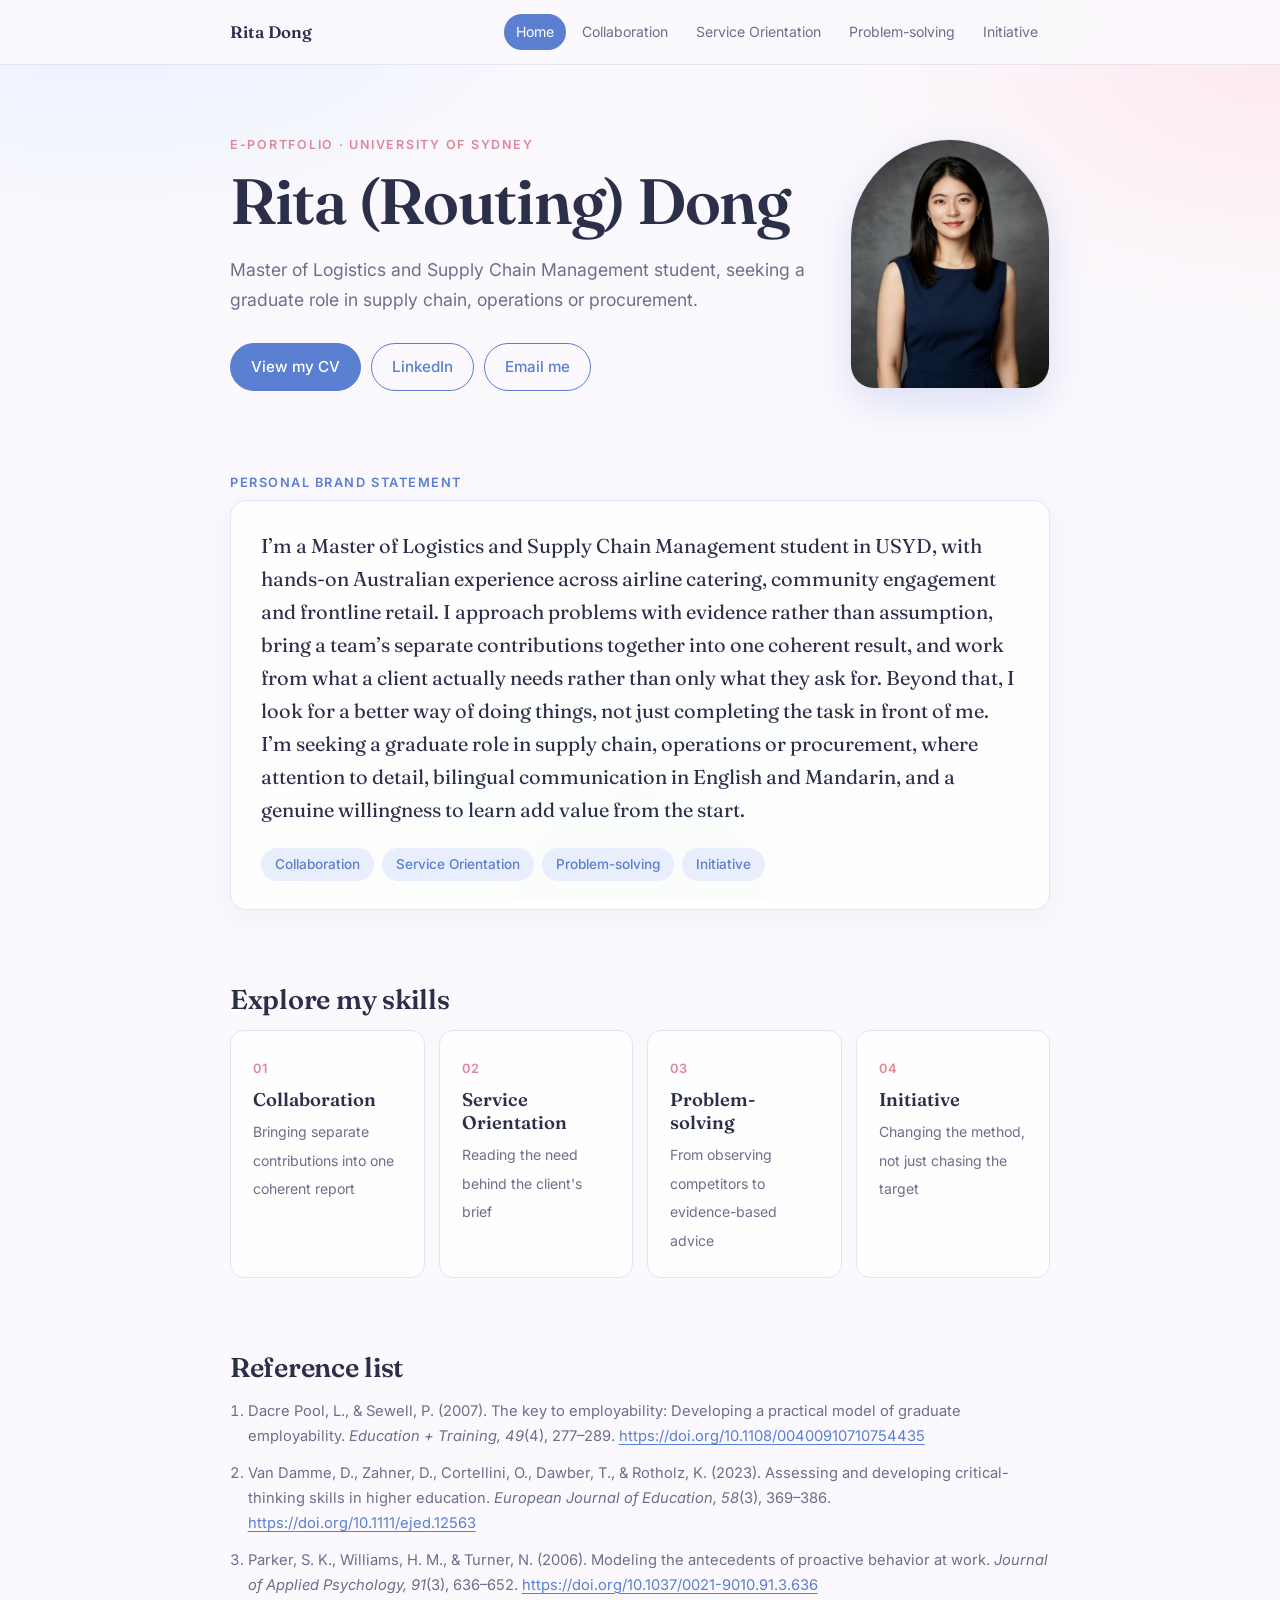
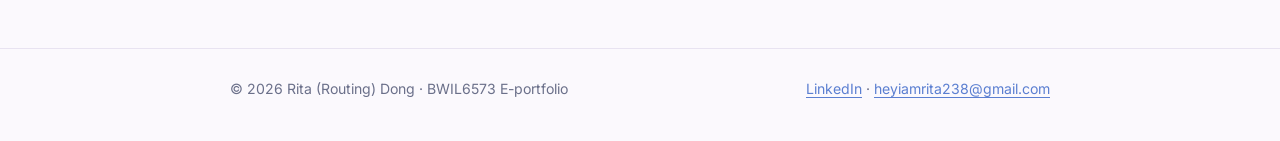
==== index.html @ 9e235e5d "Add files via upload" ====
<!doctype html>
<html lang="en">
<head>
<meta charset="utf-8">
<meta name="viewport" content="width=device-width,initial-scale=1">
<title>Home | Rita Dong E-Portfolio</title>
<meta name="description" content="E-portfolio of Rita (Routing) Dong, Master of Logistics and Supply Chain Management, University of Sydney.">
<link rel="preconnect" href="https://fonts.googleapis.com">
<link rel="preconnect" href="https://fonts.gstatic.com" crossorigin>
<link href="https://fonts.googleapis.com/css2?family=Fraunces:opsz,wght@9..144,400;9..144,600&family=Inter:wght@400;500;600&display=swap" rel="stylesheet">
<link rel="stylesheet" href="style.css">
</head>
<body>
<header class="site"><div class="wrap">
<a class="brand" href="index.html">Rita Dong</a>
<nav aria-label="Main"><ul><li><a href="index.html" aria-current="page">Home</a></li><li><a href="collaboration.html">Collaboration</a></li><li><a href="service-orientation.html">Service Orientation</a></li><li><a href="problem-solving.html">Problem-solving</a></li><li><a href="initiative.html">Initiative</a></li></ul></nav>
</div></header>
<main>
<div class="wrap">
<div class="hero"><div class="hero-grid">
<div>
<p class="eyebrow">E-portfolio · University of Sydney</p>
<h1>Rita (Routing) Dong</h1>
<p class="tagline">Master of Logistics and Supply Chain Management student, seeking a graduate role in supply chain, operations or procurement.</p>
<div class="btns">
<a class="btn primary" href="cv.html">View my CV</a>
<a class="btn" href="https://www.linkedin.com/in/routingdongrita" target="_blank" rel="noopener">LinkedIn</a>
<a class="btn" href="mailto:heyiamrita238@gmail.com">Email me</a>
</div>
</div>
<div class="avatar"><img src="photo.jpg" alt="Portrait of Rita Dong"></div>
</div></div>

<section><h3>Personal brand statement</h3>
<div class="card"><p class="statement">I’m a Master of Logistics and Supply Chain Management student in USYD, with hands-on Australian experience across airline catering, community engagement and frontline retail. I approach problems with evidence rather than assumption, bring a team’s separate contributions together into one coherent result, and work from what a client actually needs rather than only what they ask for. Beyond that, I look for a better way of doing things, not just completing the task in front of me. I’m seeking a graduate role in supply chain, operations or procurement, where attention to detail, bilingual communication in English and Mandarin, and a genuine willingness to learn add value from the start.</p>
<div class="skills"><span class="chip">Collaboration</span><span class="chip">Service Orientation</span><span class="chip">Problem-solving</span><span class="chip">Initiative</span></div></div>
</section>

<section><h2>Explore my skills</h2><div class="tiles"><a class="tile" href="collaboration.html"><span class="n">01</span><strong>Collaboration</strong><span>Bringing separate contributions into one coherent report</span></a><a class="tile" href="service-orientation.html"><span class="n">02</span><strong>Service Orientation</strong><span>Reading the need behind the client's brief</span></a><a class="tile" href="problem-solving.html"><span class="n">03</span><strong>Problem-solving</strong><span>From observing competitors to evidence-based advice</span></a><a class="tile" href="initiative.html"><span class="n">04</span><strong>Initiative</strong><span>Changing the method, not just chasing the target</span></a></div></section>

<section id="references"><h2>Reference list</h2><ol class="refs"><li>Dacre Pool, L., & Sewell, P. (2007). The key to employability: Developing a practical model of graduate employability. <em>Education + Training, 49</em>(4), 277–289. <a href="https://doi.org/10.1108/00400910710754435" target="_blank" rel="noopener">https://doi.org/10.1108/00400910710754435</a></li><li>Van Damme, D., Zahner, D., Cortellini, O., Dawber, T., & Rotholz, K. (2023). Assessing and developing critical-thinking skills in higher education. <em>European Journal of Education, 58</em>(3), 369–386. <a href="https://doi.org/10.1111/ejed.12563" target="_blank" rel="noopener">https://doi.org/10.1111/ejed.12563</a></li><li>Parker, S. K., Williams, H. M., & Turner, N. (2006). Modeling the antecedents of proactive behavior at work. <em>Journal of Applied Psychology, 91</em>(3), 636–652. <a href="https://doi.org/10.1037/0021-9010.91.3.636" target="_blank" rel="noopener">https://doi.org/10.1037/0021-9010.91.3.636</a></li></ol></section>
</div>
</main>
<footer><div class="wrap">
<span>© 2026 Rita (Routing) Dong · BWIL6573 E-portfolio</span>
<span><a href="https://www.linkedin.com/in/routingdongrita" target="_blank" rel="noopener">LinkedIn</a> · <a href="mailto:heyiamrita238@gmail.com">heyiamrita238@gmail.com</a></span>
</div></footer>
</body>
</html>
---- style.css ----
:root{
  --bg:#fbf9fd; --surface:#ffffffcc; --ink:#2b2f4a; --muted:#6b708a; --line:#e8e3f1;
  --accent:#5b7fd1; --accent-soft:#e8eefb; --warm:#e0869a;
  --serif:'Fraunces',Georgia,serif; --sans:'Inter',system-ui,-apple-system,sans-serif;
}

*{box-sizing:border-box}
html{scroll-behavior:smooth}
body{margin:0;background:radial-gradient(900px 500px at 8% -5%,#e6f0ff 0%,transparent 60%),radial-gradient(800px 500px at 100% 5%,#fde9ef 0%,transparent 55%),radial-gradient(700px 600px at 50% 100%,#e9f7ef 0%,transparent 60%),var(--bg);background-attachment:fixed;color:var(--ink);font:17px/1.7 var(--sans);-webkit-font-smoothing:antialiased}
a{color:var(--accent);text-underline-offset:3px}
a:hover{color:var(--warm)}
.wrap{max-width:860px;margin:0 auto;padding:0 20px}

/* nav */
header.site{position:sticky;top:0;z-index:10;background:color-mix(in srgb,var(--bg) 88%,transparent);backdrop-filter:blur(10px);border-bottom:1px solid var(--line)}
header.site .wrap{display:flex;align-items:center;justify-content:space-between;gap:16px;padding-top:14px;padding-bottom:14px}
.brand{font:600 1.05rem var(--serif);color:var(--ink);text-decoration:none;white-space:nowrap}
nav ul{display:flex;gap:4px;list-style:none;margin:0;padding:0;flex-wrap:wrap;justify-content:flex-end}
nav a{display:block;padding:6px 12px;border-radius:999px;font-size:.88rem;color:var(--muted);text-decoration:none}
nav a:hover{background:var(--accent-soft);color:var(--accent)}
nav a[aria-current="page"]{background:var(--accent);color:#fff}

/* hero */
.hero{padding:72px 0 48px}
.eyebrow{font:600 .78rem var(--sans);letter-spacing:.14em;text-transform:uppercase;color:var(--warm);margin:0 0 14px}
h1{font:600 clamp(2.4rem,7vw,4rem)/1.08 var(--serif);margin:0 0 20px;letter-spacing:-.02em}
.tagline{font-size:1.1rem;color:var(--muted);margin:0 0 28px;max-width:620px}
.hero-grid{display:grid;grid-template-columns:1fr 200px;gap:40px;align-items:center}
.avatar{width:200px;height:250px;border-radius:100px 100px 24px 24px;box-shadow:0 14px 40px #5b7fd133;background:var(--accent-soft);border:1px solid var(--line);display:grid;place-items:center;font:600 3.4rem var(--serif);color:var(--accent);overflow:hidden}
.avatar img{width:100%;height:100%;object-fit:cover;object-position:50% 12%}
.btns{display:flex;flex-wrap:wrap;gap:10px}
.btn{display:inline-block;padding:10px 20px;border-radius:999px;border:1px solid var(--accent);color:var(--accent);text-decoration:none;font-weight:500;font-size:.95rem;transition:.15s}
.btn.primary{background:var(--accent);color:#fff}
.btn:hover{background:var(--warm);border-color:var(--warm);color:#fff}

/* sections */
section{padding:36px 0}
h2{font:600 1.7rem/1.25 var(--serif);margin:0 0 14px;letter-spacing:-.01em}
h3{font:600 .8rem var(--sans);letter-spacing:.12em;text-transform:uppercase;color:var(--accent);margin:0 0 10px}
p{margin:0 0 1em}
.card{background:var(--surface);box-shadow:0 8px 30px #5b7fd114;border:1px solid var(--line);border-radius:16px;padding:28px 30px}
.statement{font:400 1.25rem/1.65 var(--serif)}
.skills{display:flex;flex-wrap:wrap;gap:8px;margin-top:22px}
.chip{padding:5px 14px;border-radius:999px;background:var(--accent-soft);color:var(--accent);font-size:.85rem;font-weight:500}

/* home tiles */
.tiles{display:grid;grid-template-columns:repeat(auto-fit,minmax(190px,1fr));gap:14px}
.tile{display:block;padding:22px;border:1px solid var(--line);border-radius:14px;background:var(--surface);text-decoration:none;color:var(--ink);transition:.15s}
.tile:hover{border-color:var(--accent);transform:translateY(-2px)}
.tile .n{font:600 .8rem var(--sans);color:var(--warm);letter-spacing:.1em}
.tile strong{display:block;font:600 1.15rem var(--serif);margin:6px 0 6px}
.tile span{font-size:.88rem;color:var(--muted)}

/* content page */
.page-head{padding:56px 0 8px}
.page-head .lead{color:var(--muted);font-size:1.05rem}
.evidence{border-left:4px solid var(--warm);background:var(--surface);border-radius:0 14px 14px 0;padding:22px 26px;border-top:1px solid var(--line);border-right:1px solid var(--line);border-bottom:1px solid var(--line)}
.refbox{font-size:.9rem;color:var(--muted);border-top:1px solid var(--line);padding-top:16px;margin-top:8px}
.pager{display:flex;justify-content:space-between;gap:16px;padding:32px 0 56px}
.pager a{text-decoration:none;font-weight:500}
ol.refs{padding-left:1.2em;font-size:.92rem;color:var(--muted)}
ol.refs li{margin-bottom:.8em}

footer{border-top:1px solid var(--line);padding:28px 0 40px;color:var(--muted);font-size:.88rem}
footer .wrap{display:flex;flex-wrap:wrap;gap:12px;justify-content:space-between}

@media(max-width:640px){
  body{font-size:16px}
  .hero{padding:44px 0 28px}
  .hero-grid{grid-template-columns:1fr}
  .avatar{order:-1;width:130px;height:160px;border-radius:65px 65px 18px 18px}
  header.site .wrap{flex-direction:column;align-items:flex-start;gap:8px}
  nav ul{justify-content:flex-start}
  .card{padding:22px 20px}
}
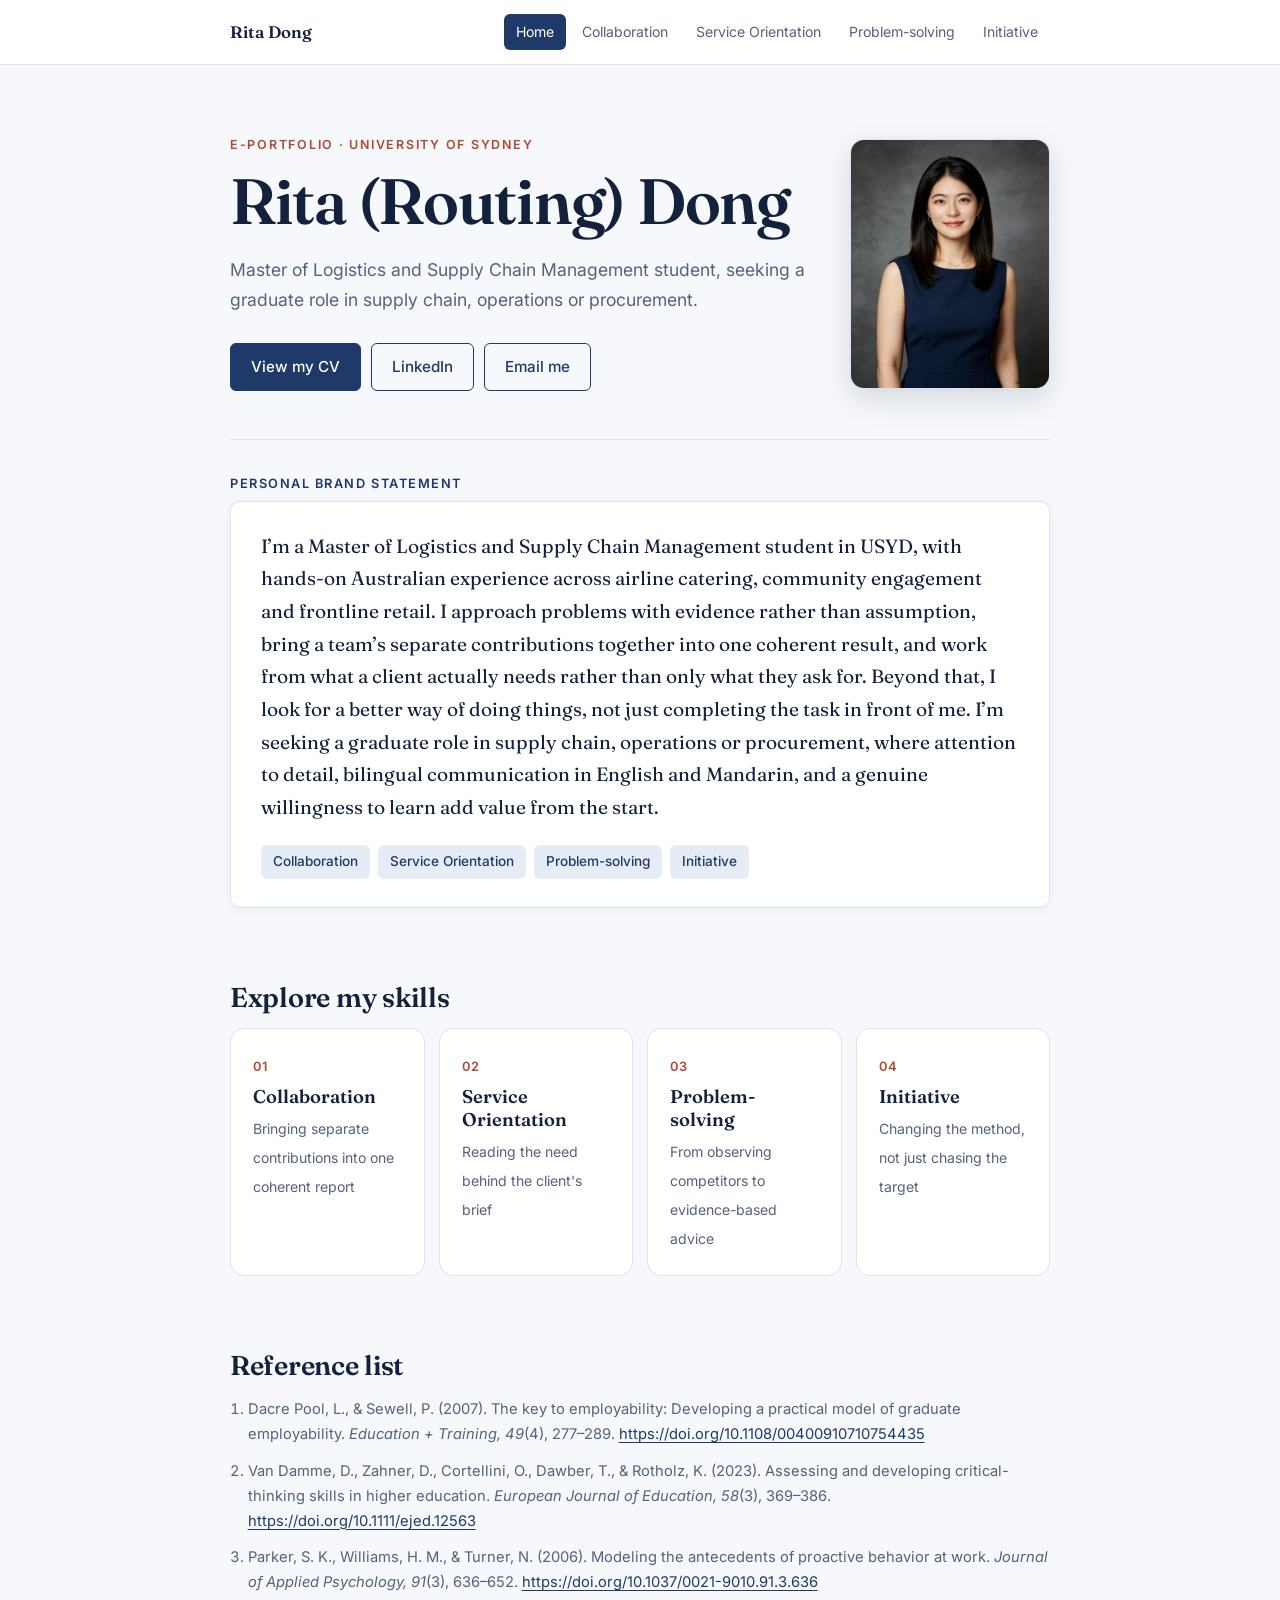
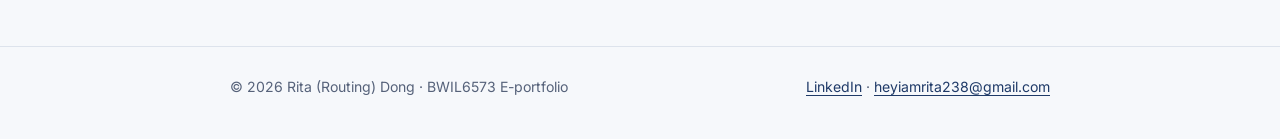
==== commit 78b04d69: "Add files via upload" ====
--- a/index.html
+++ b/index.html
@@ -24,7 +24,7 @@
 <p class="tagline">Master of Logistics and Supply Chain Management student, seeking a graduate role in supply chain, operations or procurement.</p>
 <div class="btns">
 <a class="btn primary" href="cv.html">View my CV</a>
-<a class="btn" href="https://www.linkedin.com/in/routingdongrita" target="_blank" rel="noopener">LinkedIn</a>
+<a class="btn" href="https://www.linkedin.com/in/routing-dong-rita" target="_blank" rel="noopener">LinkedIn</a>
 <a class="btn" href="mailto:heyiamrita238@gmail.com">Email me</a>
 </div>
 </div>
@@ -43,7 +43,7 @@
 </main>
 <footer><div class="wrap">
 <span>© 2026 Rita (Routing) Dong · BWIL6573 E-portfolio</span>
-<span><a href="https://www.linkedin.com/in/routingdongrita" target="_blank" rel="noopener">LinkedIn</a> · <a href="mailto:heyiamrita238@gmail.com">heyiamrita238@gmail.com</a></span>
+<span><a href="https://www.linkedin.com/in/routing-dong-rita" target="_blank" rel="noopener">LinkedIn</a> · <a href="mailto:heyiamrita238@gmail.com">heyiamrita238@gmail.com</a></span>
 </div></footer>
 </body>
 </html>
--- a/style.css
+++ b/style.css
@@ -1,22 +1,22 @@
 :root{
-  --bg:#fbf9fd; --surface:#ffffffcc; --ink:#2b2f4a; --muted:#6b708a; --line:#e8e3f1;
-  --accent:#5b7fd1; --accent-soft:#e8eefb; --warm:#e0869a;
+  --bg:#f6f8fb; --surface:#ffffff; --ink:#14213d; --muted:#56627a; --line:#dde3ec;
+  --accent:#1f3a68; --accent-soft:#e6ecf6; --warm:#b4472f;
   --serif:'Fraunces',Georgia,serif; --sans:'Inter',system-ui,-apple-system,sans-serif;
 }
 
 *{box-sizing:border-box}
 html{scroll-behavior:smooth}
-body{margin:0;background:radial-gradient(900px 500px at 8% -5%,#e6f0ff 0%,transparent 60%),radial-gradient(800px 500px at 100% 5%,#fde9ef 0%,transparent 55%),radial-gradient(700px 600px at 50% 100%,#e9f7ef 0%,transparent 60%),var(--bg);background-attachment:fixed;color:var(--ink);font:17px/1.7 var(--sans);-webkit-font-smoothing:antialiased}
+body{margin:0;background:var(--bg);color:var(--ink);font:17px/1.7 var(--sans);-webkit-font-smoothing:antialiased}
 a{color:var(--accent);text-underline-offset:3px}
 a:hover{color:var(--warm)}
 .wrap{max-width:860px;margin:0 auto;padding:0 20px}
 
 /* nav */
-header.site{position:sticky;top:0;z-index:10;background:color-mix(in srgb,var(--bg) 88%,transparent);backdrop-filter:blur(10px);border-bottom:1px solid var(--line)}
+header.site{position:sticky;top:0;z-index:10;background:#ffffffee;backdrop-filter:blur(10px);border-bottom:1px solid var(--line)}
 header.site .wrap{display:flex;align-items:center;justify-content:space-between;gap:16px;padding-top:14px;padding-bottom:14px}
 .brand{font:600 1.05rem var(--serif);color:var(--ink);text-decoration:none;white-space:nowrap}
 nav ul{display:flex;gap:4px;list-style:none;margin:0;padding:0;flex-wrap:wrap;justify-content:flex-end}
-nav a{display:block;padding:6px 12px;border-radius:999px;font-size:.88rem;color:var(--muted);text-decoration:none}
+nav a{display:block;padding:6px 12px;border-radius:6px;font-size:.88rem;color:var(--muted);text-decoration:none}
 nav a:hover{background:var(--accent-soft);color:var(--accent)}
 nav a[aria-current="page"]{background:var(--accent);color:#fff}
 
@@ -26,10 +26,10 @@
 h1{font:600 clamp(2.4rem,7vw,4rem)/1.08 var(--serif);margin:0 0 20px;letter-spacing:-.02em}
 .tagline{font-size:1.1rem;color:var(--muted);margin:0 0 28px;max-width:620px}
 .hero-grid{display:grid;grid-template-columns:1fr 200px;gap:40px;align-items:center}
-.avatar{width:200px;height:250px;border-radius:100px 100px 24px 24px;box-shadow:0 14px 40px #5b7fd133;background:var(--accent-soft);border:1px solid var(--line);display:grid;place-items:center;font:600 3.4rem var(--serif);color:var(--accent);overflow:hidden}
+.avatar{width:200px;height:250px;border-radius:14px;box-shadow:0 10px 30px #14213d26;background:var(--accent-soft);border:1px solid var(--line);display:grid;place-items:center;font:600 3.4rem var(--serif);color:var(--accent);overflow:hidden}
 .avatar img{width:100%;height:100%;object-fit:cover;object-position:50% 12%}
 .btns{display:flex;flex-wrap:wrap;gap:10px}
-.btn{display:inline-block;padding:10px 20px;border-radius:999px;border:1px solid var(--accent);color:var(--accent);text-decoration:none;font-weight:500;font-size:.95rem;transition:.15s}
+.btn{display:inline-block;padding:10px 20px;border-radius:6px;border:1px solid var(--accent);color:var(--accent);text-decoration:none;font-weight:500;font-size:.95rem;transition:.15s}
 .btn.primary{background:var(--accent);color:#fff}
 .btn:hover{background:var(--warm);border-color:var(--warm);color:#fff}
 
@@ -38,10 +38,11 @@
 h2{font:600 1.7rem/1.25 var(--serif);margin:0 0 14px;letter-spacing:-.01em}
 h3{font:600 .8rem var(--sans);letter-spacing:.12em;text-transform:uppercase;color:var(--accent);margin:0 0 10px}
 p{margin:0 0 1em}
-.card{background:var(--surface);box-shadow:0 8px 30px #5b7fd114;border:1px solid var(--line);border-radius:16px;padding:28px 30px}
-.statement{font:400 1.25rem/1.65 var(--serif)}
+.card{background:var(--surface);box-shadow:0 2px 12px #14213d0d;border:1px solid var(--line);border-radius:10px;padding:28px 30px}
+.statement{font:400 1.2rem/1.7 var(--serif)}
+.hero{border-bottom:1px solid var(--line)}
 .skills{display:flex;flex-wrap:wrap;gap:8px;margin-top:22px}
-.chip{padding:5px 14px;border-radius:999px;background:var(--accent-soft);color:var(--accent);font-size:.85rem;font-weight:500}
+.chip{padding:5px 12px;border-radius:6px;background:var(--accent-soft);color:var(--accent);font-size:.85rem;font-weight:500}
 
 /* home tiles */
 .tiles{display:grid;grid-template-columns:repeat(auto-fit,minmax(190px,1fr));gap:14px}
@@ -68,7 +69,7 @@
   body{font-size:16px}
   .hero{padding:44px 0 28px}
   .hero-grid{grid-template-columns:1fr}
-  .avatar{order:-1;width:130px;height:160px;border-radius:65px 65px 18px 18px}
+  .avatar{order:-1;width:130px;height:160px;border-radius:12px}
   header.site .wrap{flex-direction:column;align-items:flex-start;gap:8px}
   nav ul{justify-content:flex-start}
   .card{padding:22px 20px}
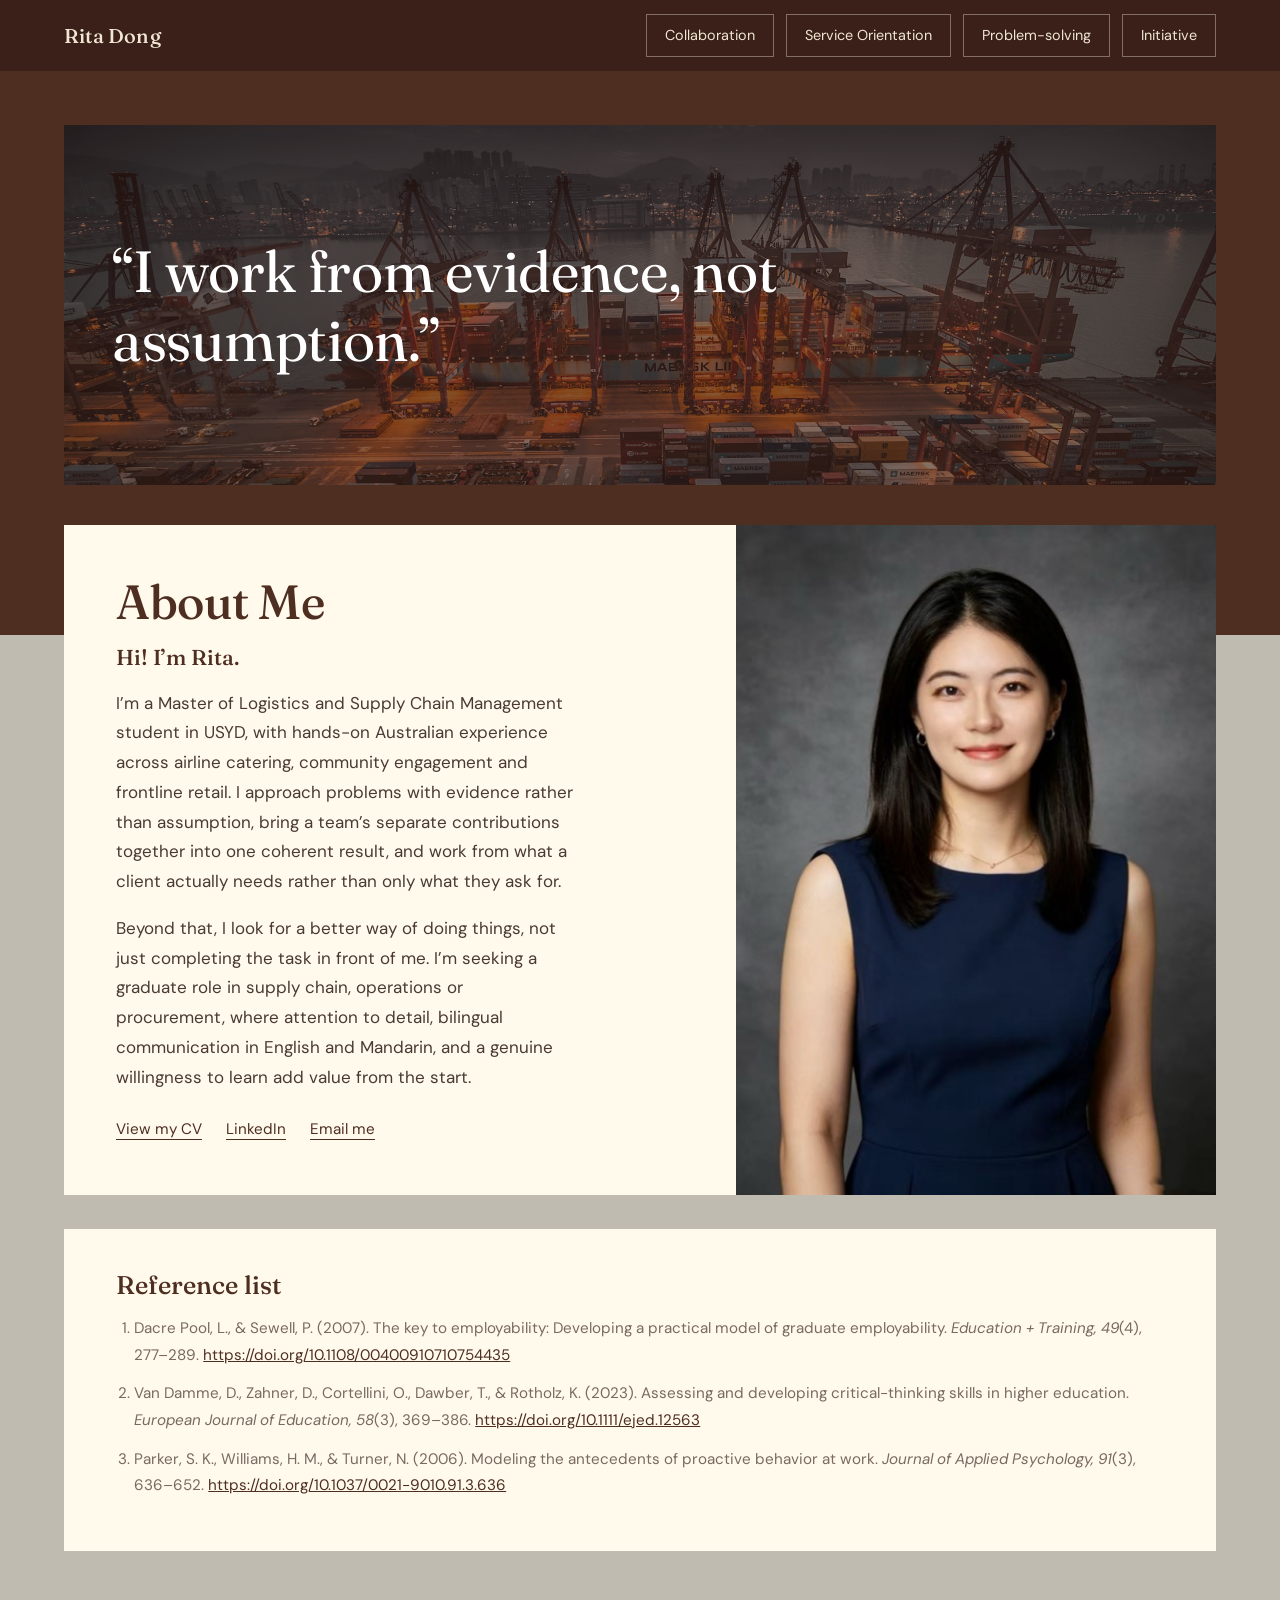
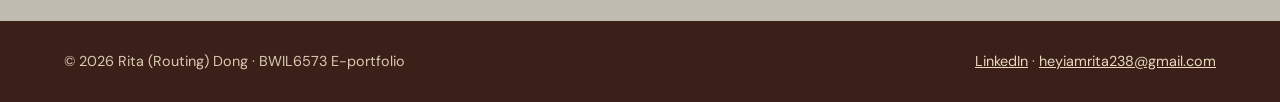
==== commit 9680fb08: "Add files via upload" ====
--- a/index.html
+++ b/index.html
@@ -7,41 +7,26 @@
 <meta name="description" content="E-portfolio of Rita (Routing) Dong, Master of Logistics and Supply Chain Management, University of Sydney.">
 <link rel="preconnect" href="https://fonts.googleapis.com">
 <link rel="preconnect" href="https://fonts.gstatic.com" crossorigin>
-<link href="https://fonts.googleapis.com/css2?family=Fraunces:opsz,wght@9..144,400;9..144,600&family=Inter:wght@400;500;600&display=swap" rel="stylesheet">
+<link href="https://fonts.googleapis.com/css2?family=DM+Sans:wght@400;500;600&family=Fraunces:opsz,wght@9..144,400;9..144,500&display=swap" rel="stylesheet">
 <link rel="stylesheet" href="style.css">
 </head>
 <body>
-<header class="site"><div class="wrap">
-<a class="brand" href="index.html">Rita Dong</a>
-<nav aria-label="Main"><ul><li><a href="index.html" aria-current="page">Home</a></li><li><a href="collaboration.html">Collaboration</a></li><li><a href="service-orientation.html">Service Orientation</a></li><li><a href="problem-solving.html">Problem-solving</a></li><li><a href="initiative.html">Initiative</a></li></ul></nav>
+<div id="ripple"></div>
+<script src="script.js"></script>
+<header class="site"><div class="bar">
+<a class="brand" data-t href="index.html">Rita Dong</a>
+<nav class="menu" aria-label="Main"><a data-t href="collaboration.html">Collaboration</a><a data-t href="service-orientation.html">Service Orientation</a><a data-t href="problem-solving.html">Problem-solving</a><a data-t href="initiative.html">Initiative</a></nav>
 </div></header>
 <main>
-<div class="wrap">
-<div class="hero"><div class="hero-grid">
-<div>
-<p class="eyebrow">E-portfolio · University of Sydney</p>
-<h1>Rita (Routing) Dong</h1>
-<p class="tagline">Master of Logistics and Supply Chain Management student, seeking a graduate role in supply chain, operations or procurement.</p>
-<div class="btns">
-<a class="btn primary" href="cv.html">View my CV</a>
-<a class="btn" href="https://www.linkedin.com/in/routing-dong-rita" target="_blank" rel="noopener">LinkedIn</a>
-<a class="btn" href="mailto:heyiamrita238@gmail.com">Email me</a>
-</div>
-</div>
-<div class="avatar"><img src="photo.jpg" alt="Portrait of Rita Dong"></div>
-</div></div>
-
-<section><h3>Personal brand statement</h3>
-<div class="card"><p class="statement">I’m a Master of Logistics and Supply Chain Management student in USYD, with hands-on Australian experience across airline catering, community engagement and frontline retail. I approach problems with evidence rather than assumption, bring a team’s separate contributions together into one coherent result, and work from what a client actually needs rather than only what they ask for. Beyond that, I look for a better way of doing things, not just completing the task in front of me. I’m seeking a graduate role in supply chain, operations or procurement, where attention to detail, bilingual communication in English and Mandarin, and a genuine willingness to learn add value from the start.</p>
-<div class="skills"><span class="chip">Collaboration</span><span class="chip">Service Orientation</span><span class="chip">Problem-solving</span><span class="chip">Initiative</span></div></div>
-</section>
-
-<section><h2>Explore my skills</h2><div class="tiles"><a class="tile" href="collaboration.html"><span class="n">01</span><strong>Collaboration</strong><span>Bringing separate contributions into one coherent report</span></a><a class="tile" href="service-orientation.html"><span class="n">02</span><strong>Service Orientation</strong><span>Reading the need behind the client's brief</span></a><a class="tile" href="problem-solving.html"><span class="n">03</span><strong>Problem-solving</strong><span>From observing competitors to evidence-based advice</span></a><a class="tile" href="initiative.html"><span class="n">04</span><strong>Initiative</strong><span>Changing the method, not just chasing the target</span></a></div></section>
-
-<section id="references"><h2>Reference list</h2><ol class="refs"><li>Dacre Pool, L., & Sewell, P. (2007). The key to employability: Developing a practical model of graduate employability. <em>Education + Training, 49</em>(4), 277–289. <a href="https://doi.org/10.1108/00400910710754435" target="_blank" rel="noopener">https://doi.org/10.1108/00400910710754435</a></li><li>Van Damme, D., Zahner, D., Cortellini, O., Dawber, T., & Rotholz, K. (2023). Assessing and developing critical-thinking skills in higher education. <em>European Journal of Education, 58</em>(3), 369–386. <a href="https://doi.org/10.1111/ejed.12563" target="_blank" rel="noopener">https://doi.org/10.1111/ejed.12563</a></li><li>Parker, S. K., Williams, H. M., & Turner, N. (2006). Modeling the antecedents of proactive behavior at work. <em>Journal of Applied Psychology, 91</em>(3), 636–652. <a href="https://doi.org/10.1037/0021-9010.91.3.636" target="_blank" rel="noopener">https://doi.org/10.1037/0021-9010.91.3.636</a></li></ol></section>
-</div>
+<div class="hero"><div class="photo rise"><h1>“I work from evidence, not assumption.”</h1></div></div>
+<div class="about rise"><div class="t"><h2>About Me</h2><div class="sub">Hi! I’m Rita.</div>
+<p>I’m a Master of Logistics and Supply Chain Management student in USYD, with hands-on Australian experience across airline catering, community engagement and frontline retail. I approach problems with evidence rather than assumption, bring a team’s separate contributions together into one coherent result, and work from what a client actually needs rather than only what they ask for.</p>
+<p>Beyond that, I look for a better way of doing things, not just completing the task in front of me. I’m seeking a graduate role in supply chain, operations or procurement, where attention to detail, bilingual communication in English and Mandarin, and a genuine willingness to learn add value from the start.</p>
+<div class="links"><a data-t href="cv.html">View my CV</a><a href="https://www.linkedin.com/in/routing-dong-rita" target="_blank" rel="noopener">LinkedIn</a><a href="mailto:heyiamrita238@gmail.com">Email me</a></div></div>
+<div class="p" role="img" aria-label="Portrait of Rita Dong"></div></div>
+<div class="block" id="references"><h3>Reference list</h3><ol class="refs"><li>Dacre Pool, L., & Sewell, P. (2007). The key to employability: Developing a practical model of graduate employability. <em>Education + Training, 49</em>(4), 277–289. <a href="https://doi.org/10.1108/00400910710754435" target="_blank" rel="noopener">https://doi.org/10.1108/00400910710754435</a></li><li>Van Damme, D., Zahner, D., Cortellini, O., Dawber, T., & Rotholz, K. (2023). Assessing and developing critical-thinking skills in higher education. <em>European Journal of Education, 58</em>(3), 369–386. <a href="https://doi.org/10.1111/ejed.12563" target="_blank" rel="noopener">https://doi.org/10.1111/ejed.12563</a></li><li>Parker, S. K., Williams, H. M., & Turner, N. (2006). Modeling the antecedents of proactive behavior at work. <em>Journal of Applied Psychology, 91</em>(3), 636–652. <a href="https://doi.org/10.1037/0021-9010.91.3.636" target="_blank" rel="noopener">https://doi.org/10.1037/0021-9010.91.3.636</a></li></ol></div>
 </main>
-<footer><div class="wrap">
+<footer><div class="in">
 <span>© 2026 Rita (Routing) Dong · BWIL6573 E-portfolio</span>
 <span><a href="https://www.linkedin.com/in/routing-dong-rita" target="_blank" rel="noopener">LinkedIn</a> · <a href="mailto:heyiamrita238@gmail.com">heyiamrita238@gmail.com</a></span>
 </div></footer>
--- a/style.css
+++ b/style.css
@@ -1,76 +1,92 @@
 :root{
-  --bg:#f6f8fb; --surface:#ffffff; --ink:#14213d; --muted:#56627a; --line:#dde3ec;
-  --accent:#1f3a68; --accent-soft:#e6ecf6; --warm:#b4472f;
-  --serif:'Fraunces',Georgia,serif; --sans:'Inter',system-ui,-apple-system,sans-serif;
+  --brown:#4f2e22; --brown-deep:#3a2018; --greige:#bfbbb1; --cream:#fffaec;
+  --ink:#3a2018; --text:#4a3a33; --muted:#7a6a60; --gold:#9a7b5a; --line:#e2d7c2;
+  --serif:'Fraunces',Georgia,serif; --sans:'DM Sans',system-ui,-apple-system,sans-serif;
 }
-
 *{box-sizing:border-box}
 html{scroll-behavior:smooth}
-body{margin:0;background:var(--bg);color:var(--ink);font:17px/1.7 var(--sans);-webkit-font-smoothing:antialiased}
-a{color:var(--accent);text-underline-offset:3px}
-a:hover{color:var(--warm)}
-.wrap{max-width:860px;margin:0 auto;padding:0 20px}
+body{margin:0;background:var(--greige);color:var(--text);font:17px/1.75 var(--sans);-webkit-font-smoothing:antialiased;overflow-x:hidden}
+a{color:var(--brown)}
+p{margin:0 0 1em}
 
-/* nav */
-header.site{position:sticky;top:0;z-index:10;background:#ffffffee;backdrop-filter:blur(10px);border-bottom:1px solid var(--line)}
-header.site .wrap{display:flex;align-items:center;justify-content:space-between;gap:16px;padding-top:14px;padding-bottom:14px}
-.brand{font:600 1.05rem var(--serif);color:var(--ink);text-decoration:none;white-space:nowrap}
-nav ul{display:flex;gap:4px;list-style:none;margin:0;padding:0;flex-wrap:wrap;justify-content:flex-end}
-nav a{display:block;padding:6px 12px;border-radius:6px;font-size:.88rem;color:var(--muted);text-decoration:none}
-nav a:hover{background:var(--accent-soft);color:var(--accent)}
-nav a[aria-current="page"]{background:var(--accent);color:#fff}
+/* top bar */
+header.site{position:sticky;top:0;z-index:20;background:var(--brown-deep);color:#f1e6d3}
+header.site .bar{display:flex;justify-content:space-between;align-items:center;gap:16px;padding:14px 5vw}
+.brand{font:500 1.25rem var(--serif);color:#f1e6d3;text-decoration:none;letter-spacing:.01em}
+.menu{display:flex;gap:12px;flex-wrap:wrap;justify-content:flex-end}
+.menu a{display:block;padding:8px 18px;border:1px solid rgba(241,230,211,.4);font-size:.9rem;color:#f1e6d3;text-decoration:none;
+  transition:transform .25s cubic-bezier(.2,.8,.2,1),background .25s,color .25s,border-color .25s}
+.menu a:hover,.menu a:focus-visible{transform:scale(1.08);background:var(--cream);color:var(--brown);border-color:var(--cream)}
+.menu a[aria-current="page"]{background:var(--cream);color:var(--brown);border-color:var(--cream)}
 
-/* hero */
-.hero{padding:72px 0 48px}
-.eyebrow{font:600 .78rem var(--sans);letter-spacing:.14em;text-transform:uppercase;color:var(--warm);margin:0 0 14px}
-h1{font:600 clamp(2.4rem,7vw,4rem)/1.08 var(--serif);margin:0 0 20px;letter-spacing:-.02em}
-.tagline{font-size:1.1rem;color:var(--muted);margin:0 0 28px;max-width:620px}
-.hero-grid{display:grid;grid-template-columns:1fr 200px;gap:40px;align-items:center}
-.avatar{width:200px;height:250px;border-radius:14px;box-shadow:0 10px 30px #14213d26;background:var(--accent-soft);border:1px solid var(--line);display:grid;place-items:center;font:600 3.4rem var(--serif);color:var(--accent);overflow:hidden}
-.avatar img{width:100%;height:100%;object-fit:cover;object-position:50% 12%}
-.btns{display:flex;flex-wrap:wrap;gap:10px}
-.btn{display:inline-block;padding:10px 20px;border-radius:6px;border:1px solid var(--accent);color:var(--accent);text-decoration:none;font-weight:500;font-size:.95rem;transition:.15s}
-.btn.primary{background:var(--accent);color:#fff}
-.btn:hover{background:var(--warm);border-color:var(--warm);color:#fff}
+/* home hero */
+.hero{background:var(--brown);padding:54px 5vw 150px}
+.photo{position:relative;height:360px;background:url(hero.jpg) center/cover;color:#fff}
+.photo:before{content:"";position:absolute;inset:0;background:rgba(58,32,24,.62)}
+.photo h1{position:absolute;left:clamp(22px,4vw,48px);right:clamp(22px,4vw,48px);top:50%;transform:translateY(-50%);
+  font:400 clamp(30px,4.6vw,58px)/1.18 var(--serif);margin:0;max-width:800px;letter-spacing:-.005em}
 
-/* sections */
-section{padding:36px 0}
-h2{font:600 1.7rem/1.25 var(--serif);margin:0 0 14px;letter-spacing:-.01em}
-h3{font:600 .8rem var(--sans);letter-spacing:.12em;text-transform:uppercase;color:var(--accent);margin:0 0 10px}
-p{margin:0 0 1em}
-.card{background:var(--surface);box-shadow:0 2px 12px #14213d0d;border:1px solid var(--line);border-radius:10px;padding:28px 30px}
-.statement{font:400 1.2rem/1.7 var(--serif)}
-.hero{border-bottom:1px solid var(--line)}
-.skills{display:flex;flex-wrap:wrap;gap:8px;margin-top:22px}
-.chip{padding:5px 12px;border-radius:6px;background:var(--accent-soft);color:var(--accent);font-size:.85rem;font-weight:500}
+/* cards */
+.about{position:relative;margin:-110px 5vw 0;display:grid;grid-template-columns:1.4fr 1fr;background:var(--cream)}
+.about .t{padding:52px}
+h2{font:500 3rem/1.05 var(--serif);margin:0;letter-spacing:-.01em;color:var(--brown)}
+.sub{font:500 1.35rem var(--serif);margin:16px 0 18px;color:var(--brown)}
+.about p{color:var(--text);max-width:460px}
+.links{margin-top:24px;font-size:.95rem;display:flex;gap:24px;flex-wrap:wrap}
+.links a{text-underline-offset:5px}
+.about .p{background:url(photo.jpg) center 12%/cover;min-height:400px}
 
-/* home tiles */
-.tiles{display:grid;grid-template-columns:repeat(auto-fit,minmax(190px,1fr));gap:14px}
-.tile{display:block;padding:22px;border:1px solid var(--line);border-radius:14px;background:var(--surface);text-decoration:none;color:var(--ink);transition:.15s}
-.tile:hover{border-color:var(--accent);transform:translateY(-2px)}
-.tile .n{font:600 .8rem var(--sans);color:var(--warm);letter-spacing:.1em}
-.tile strong{display:block;font:600 1.15rem var(--serif);margin:6px 0 6px}
-.tile span{font-size:.88rem;color:var(--muted)}
-
-/* content page */
-.page-head{padding:56px 0 8px}
-.page-head .lead{color:var(--muted);font-size:1.05rem}
-.evidence{border-left:4px solid var(--warm);background:var(--surface);border-radius:0 14px 14px 0;padding:22px 26px;border-top:1px solid var(--line);border-right:1px solid var(--line);border-bottom:1px solid var(--line)}
-.refbox{font-size:.9rem;color:var(--muted);border-top:1px solid var(--line);padding-top:16px;margin-top:8px}
-.pager{display:flex;justify-content:space-between;gap:16px;padding:32px 0 56px}
-.pager a{text-decoration:none;font-weight:500}
-ol.refs{padding-left:1.2em;font-size:.92rem;color:var(--muted)}
+.block{background:var(--cream);margin:34px 5vw 0;padding:40px 52px}
+.block h3{font:500 1.6rem var(--serif);margin:0 0 14px;color:var(--brown)}
+ol.refs{padding-left:1.2em;margin:0;font-size:.95rem;color:var(--muted)}
 ol.refs li{margin-bottom:.8em}
 
-footer{border-top:1px solid var(--line);padding:28px 0 40px;color:var(--muted);font-size:.88rem}
-footer .wrap{display:flex;flex-wrap:wrap;gap:12px;justify-content:space-between}
+/* content pages */
+.band{background:var(--brown);color:#f6ecd9;padding:56px 5vw 130px}
+.band .eyebrow{font:500 .8rem var(--sans);letter-spacing:.18em;text-transform:uppercase;color:#d9bf94;margin:0 0 12px}
+.band h1{font:400 clamp(38px,6vw,68px)/1.08 var(--serif);margin:0 0 14px;letter-spacing:-.01em}
+.band .lead{font-size:1.1rem;color:#e8d9bf;margin:0;max-width:620px}
+.card{position:relative;background:var(--cream);margin:-90px auto 0;max-width:860px;padding:48px 56px 44px;width:calc(100% - 10vw)}
+.card section{padding:0 0 26px}
+.card section + section{border-top:1px solid var(--line);padding-top:26px}
+.card h4{font:600 .78rem var(--sans);letter-spacing:.16em;text-transform:uppercase;color:var(--gold);margin:0 0 10px}
+.evidence p{font:400 1.12rem/1.75 var(--serif);color:var(--brown)}
+.refbox{font-size:.9rem;color:var(--muted);border-top:1px solid var(--line);padding-top:16px;margin-top:6px}
+.pager{display:flex;justify-content:space-between;gap:16px;max-width:860px;margin:30px auto 0;width:calc(100% - 10vw)}
+.pager a{text-decoration:none;font-weight:500;color:var(--brown);padding:8px 0;border-bottom:1px solid transparent}
+.pager a:hover{border-color:var(--brown)}
+.job{padding:0 0 22px}.job + .job{border-top:1px solid var(--line);padding-top:22px}
+.job strong{color:var(--brown)}.job .when{display:block;color:var(--muted);font-size:.9rem}
+.job ul{margin:8px 0 0;padding-left:1.2em}
+.chips{display:flex;flex-wrap:wrap;gap:8px;margin-top:14px}
+.chips span{padding:4px 12px;border:1px solid var(--line);font-size:.85rem;color:var(--brown)}
 
-@media(max-width:640px){
+footer{background:var(--brown-deep);color:#d9c9b0;margin-top:70px;padding:28px 5vw;font-size:.9rem}
+footer .in{display:flex;justify-content:space-between;flex-wrap:wrap;gap:10px}
+footer a{color:#e8d9bf}
+
+/* page transition */
+#ripple{position:fixed;inset:0;z-index:50;background:var(--brown);pointer-events:none;
+  clip-path:circle(0 at var(--x,50%) var(--y,50%));transition:clip-path .7s cubic-bezier(.65,0,.25,1)}
+#ripple.go{clip-path:circle(150% at var(--x,50%) var(--y,50%))}
+#ripple.instant{transition:none}
+@keyframes rise{from{opacity:0;transform:translateY(22px)}to{opacity:1;transform:none}}
+.rise{animation:rise .7s .25s cubic-bezier(.2,.8,.2,1) both}
+@media (prefers-reduced-motion:reduce){.rise{animation:none}.menu a{transition:none}}
+
+@media(max-width:760px){
   body{font-size:16px}
-  .hero{padding:44px 0 28px}
-  .hero-grid{grid-template-columns:1fr}
-  .avatar{order:-1;width:130px;height:160px;border-radius:12px}
-  header.site .wrap{flex-direction:column;align-items:flex-start;gap:8px}
-  nav ul{justify-content:flex-start}
-  .card{padding:22px 20px}
+  header.site .bar{flex-direction:column;align-items:flex-start;gap:10px}
+  .menu{justify-content:flex-start;gap:8px}
+  .menu a{padding:6px 12px;font-size:.85rem}
+  .hero{padding:32px 5vw 120px}
+  .photo{height:300px}
+  .about{grid-template-columns:1fr;margin-top:-90px}
+  .about .t{padding:32px 26px}
+  .about .p{min-height:340px;order:-1}
+  h2{font-size:2.3rem}
+  .block{padding:30px 26px}
+  .band{padding:40px 5vw 110px}
+  .card{padding:32px 26px 30px}
 }
+.band a{color:#f1dfb9}
